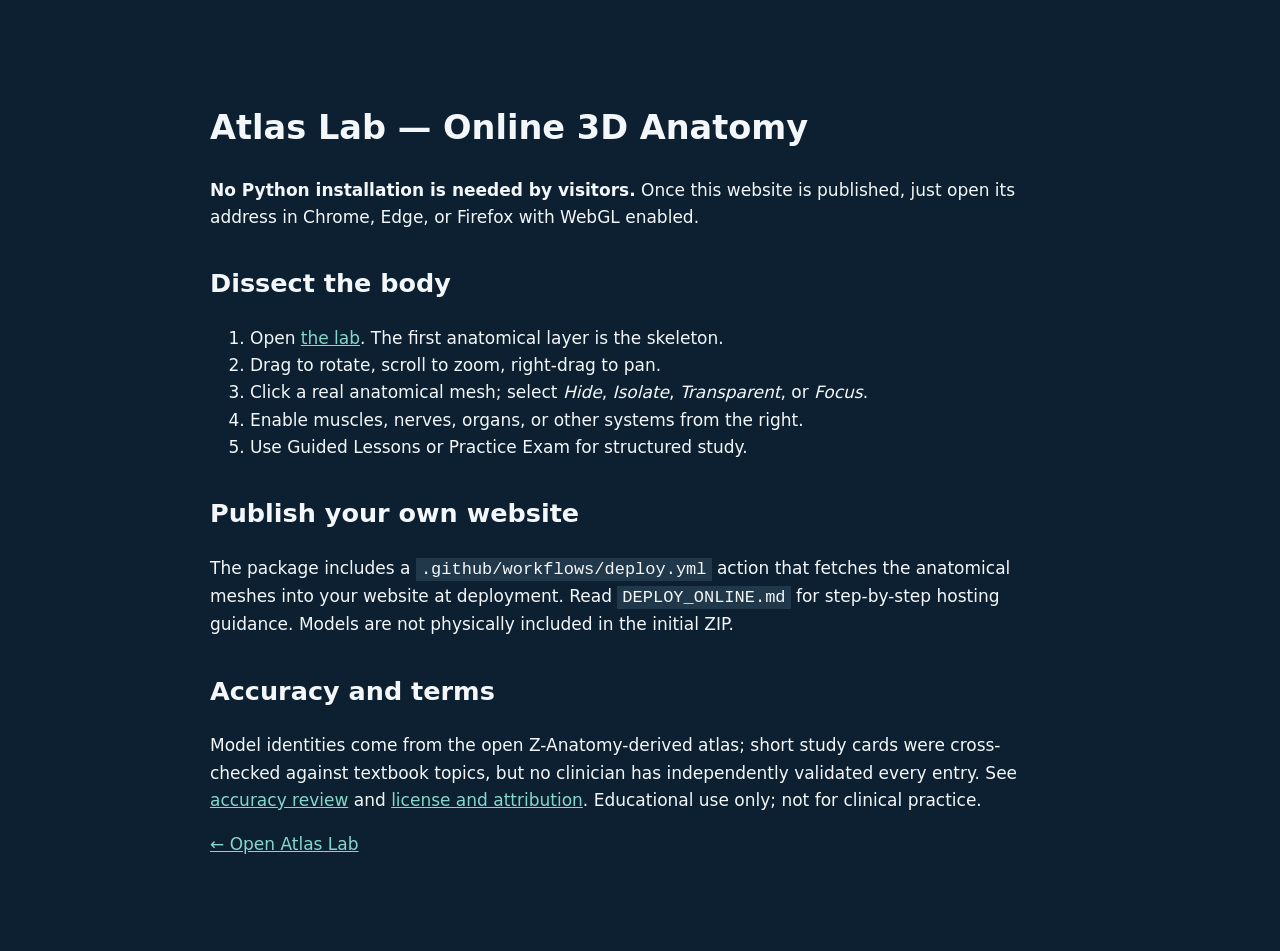
==== GET_STARTED.html @ 8872a81a "Add Atlas Lab website source: GET_STARTED.html" ====
<!doctype html><html lang="en"><meta charset="utf-8"><meta name="viewport" content="width=device-width,initial-scale=1"><title>Atlas Lab — Start here</title><style>body{font:17px/1.6 system-ui,sans-serif;background:#0d2031;color:#f3f7f9;max-width:860px;margin:6vh auto;padding:24px}a{color:#84d7cb}code{background:#21374a;padding:2px 5px}h1{font-size:2.1rem}h2{margin-top:2rem}</style><h1>Atlas Lab — Online 3D Anatomy</h1><p><strong>No Python installation is needed by visitors.</strong> Once this website is published, just open its address in Chrome, Edge, or Firefox with WebGL enabled.</p><h2>Dissect the body</h2><ol><li>Open <a href="index.html">the lab</a>. The first anatomical layer is the skeleton.</li><li>Drag to rotate, scroll to zoom, right-drag to pan.</li><li>Click a real anatomical mesh; select <em>Hide</em>, <em>Isolate</em>, <em>Transparent</em>, or <em>Focus</em>.</li><li>Enable muscles, nerves, organs, or other systems from the right.</li><li>Use Guided Lessons or Practice Exam for structured study.</li></ol><h2>Publish your own website</h2><p>The package includes a <code>.github/workflows/deploy.yml</code> action that fetches the anatomical meshes into your website at deployment. Read <code>DEPLOY_ONLINE.md</code> for step-by-step hosting guidance. Models are not physically included in the initial ZIP.</p><h2>Accuracy and terms</h2><p>Model identities come from the open Z-Anatomy-derived atlas; short study cards were cross-checked against textbook topics, but no clinician has independently validated every entry. See <a href="ACCURACY_REVIEW.md">accuracy review</a> and <a href="MODEL_LICENSE_AND_ATTRIBUTION.md">license and attribution</a>. Educational use only; not for clinical practice.</p><p><a href="index.html">← Open Atlas Lab</a></p></html>
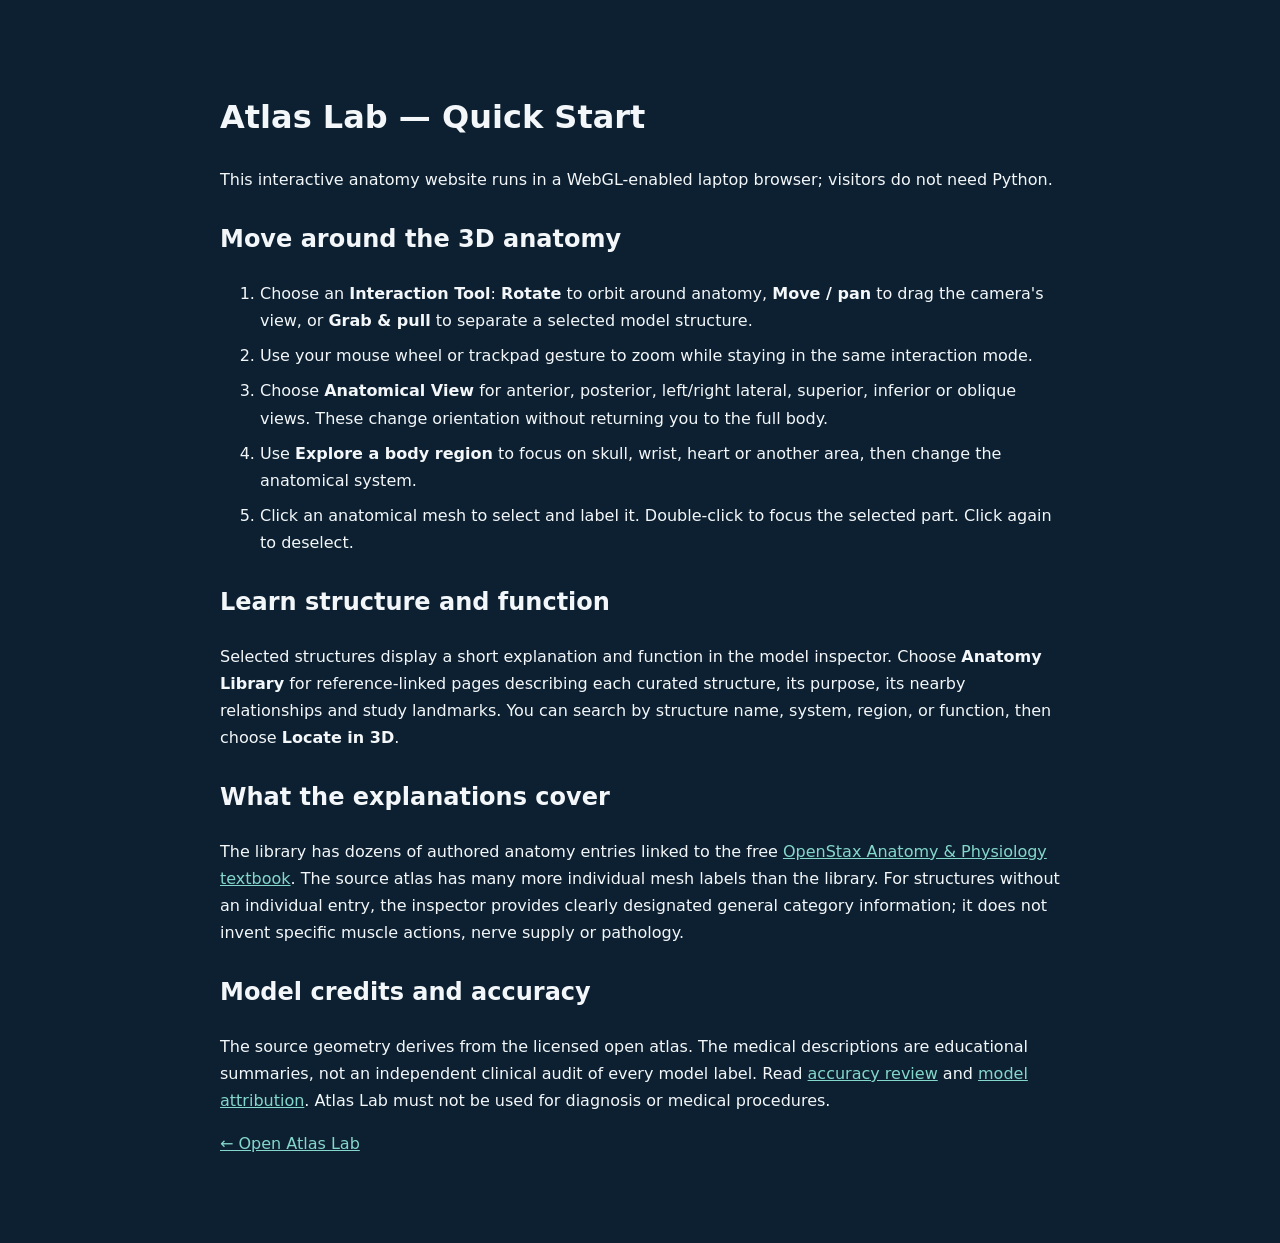
==== commit dcd47dce: "Update quick-start guide for simplified movement, anatomical view presets, and expanded reference li" ====
--- a/GET_STARTED.html
+++ b/GET_STARTED.html
@@ -1 +1,14 @@
-<!doctype html><html lang="en"><meta charset="utf-8"><meta name="viewport" content="width=device-width,initial-scale=1"><title>Atlas Lab — Start here</title><style>body{font:17px/1.6 system-ui,sans-serif;background:#0d2031;color:#f3f7f9;max-width:860px;margin:6vh auto;padding:24px}a{color:#84d7cb}code{background:#21374a;padding:2px 5px}h1{font-size:2.1rem}h2{margin-top:2rem}</style><h1>Atlas Lab — Online 3D Anatomy</h1><p><strong>No Python installation is needed by visitors.</strong> Once this website is published, just open its address in Chrome, Edge, or Firefox with WebGL enabled.</p><h2>Dissect the body</h2><ol><li>Open <a href="index.html">the lab</a>. The first anatomical layer is the skeleton.</li><li>Drag to rotate, scroll to zoom, right-drag to pan.</li><li>Click a real anatomical mesh; select <em>Hide</em>, <em>Isolate</em>, <em>Transparent</em>, or <em>Focus</em>.</li><li>Enable muscles, nerves, organs, or other systems from the right.</li><li>Use Guided Lessons or Practice Exam for structured study.</li></ol><h2>Publish your own website</h2><p>The package includes a <code>.github/workflows/deploy.yml</code> action that fetches the anatomical meshes into your website at deployment. Read <code>DEPLOY_ONLINE.md</code> for step-by-step hosting guidance. Models are not physically included in the initial ZIP.</p><h2>Accuracy and terms</h2><p>Model identities come from the open Z-Anatomy-derived atlas; short study cards were cross-checked against textbook topics, but no clinician has independently validated every entry. See <a href="ACCURACY_REVIEW.md">accuracy review</a> and <a href="MODEL_LICENSE_AND_ATTRIBUTION.md">license and attribution</a>. Educational use only; not for clinical practice.</p><p><a href="index.html">← Open Atlas Lab</a></p></html>+<!doctype html><html lang="en"><meta charset="utf-8"><meta name="viewport" content="width=device-width,initial-scale=1">
+<title>Atlas Lab — Quick Start</title>
+<style>body{font:16px/1.7 system-ui,sans-serif;background:#0d2031;color:#f3f7f9;max-width:840px;margin:5vh auto;padding:24px}a{color:#84d7cb}code{background:#21374a;padding:2px 5px}h1{font-size:2rem}h2{margin-top:1.6rem}li{margin-bottom:8px}</style>
+<h1>Atlas Lab — Quick Start</h1>
+<p>This interactive anatomy website runs in a WebGL-enabled laptop browser; visitors do not need Python.</p>
+<h2>Move around the 3D anatomy</h2>
+<ol><li>Choose an <b>Interaction Tool</b>: <b>Rotate</b> to orbit around anatomy, <b>Move / pan</b> to drag the camera's view, or <b>Grab & pull</b> to separate a selected model structure.</li><li>Use your mouse wheel or trackpad gesture to zoom while staying in the same interaction mode.</li><li>Choose <b>Anatomical View</b> for anterior, posterior, left/right lateral, superior, inferior or oblique views. These change orientation without returning you to the full body.</li><li>Use <b>Explore a body region</b> to focus on skull, wrist, heart or another area, then change the anatomical system.</li><li>Click an anatomical mesh to select and label it. Double-click to focus the selected part. Click again to deselect.</li></ol>
+<h2>Learn structure and function</h2>
+<p>Selected structures display a short explanation and function in the model inspector. Choose <b>Anatomy Library</b> for reference-linked pages describing each curated structure, its purpose, its nearby relationships and study landmarks. You can search by structure name, system, region, or function, then choose <b>Locate in 3D</b>.</p>
+<h2>What the explanations cover</h2>
+<p>The library has dozens of authored anatomy entries linked to the free <a href="https://openstax.org/details/books/anatomy-and-physiology-2e">OpenStax Anatomy & Physiology textbook</a>. The source atlas has many more individual mesh labels than the library. For structures without an individual entry, the inspector provides clearly designated general category information; it does not invent specific muscle actions, nerve supply or pathology.</p>
+<h2>Model credits and accuracy</h2>
+<p>The source geometry derives from the licensed open atlas. The medical descriptions are educational summaries, not an independent clinical audit of every model label. Read <a href="ACCURACY_REVIEW.md">accuracy review</a> and <a href="MODEL_LICENSE_AND_ATTRIBUTION.md">model attribution</a>. Atlas Lab must not be used for diagnosis or medical procedures.</p>
+<p><a href="index.html">← Open Atlas Lab</a></p></html>
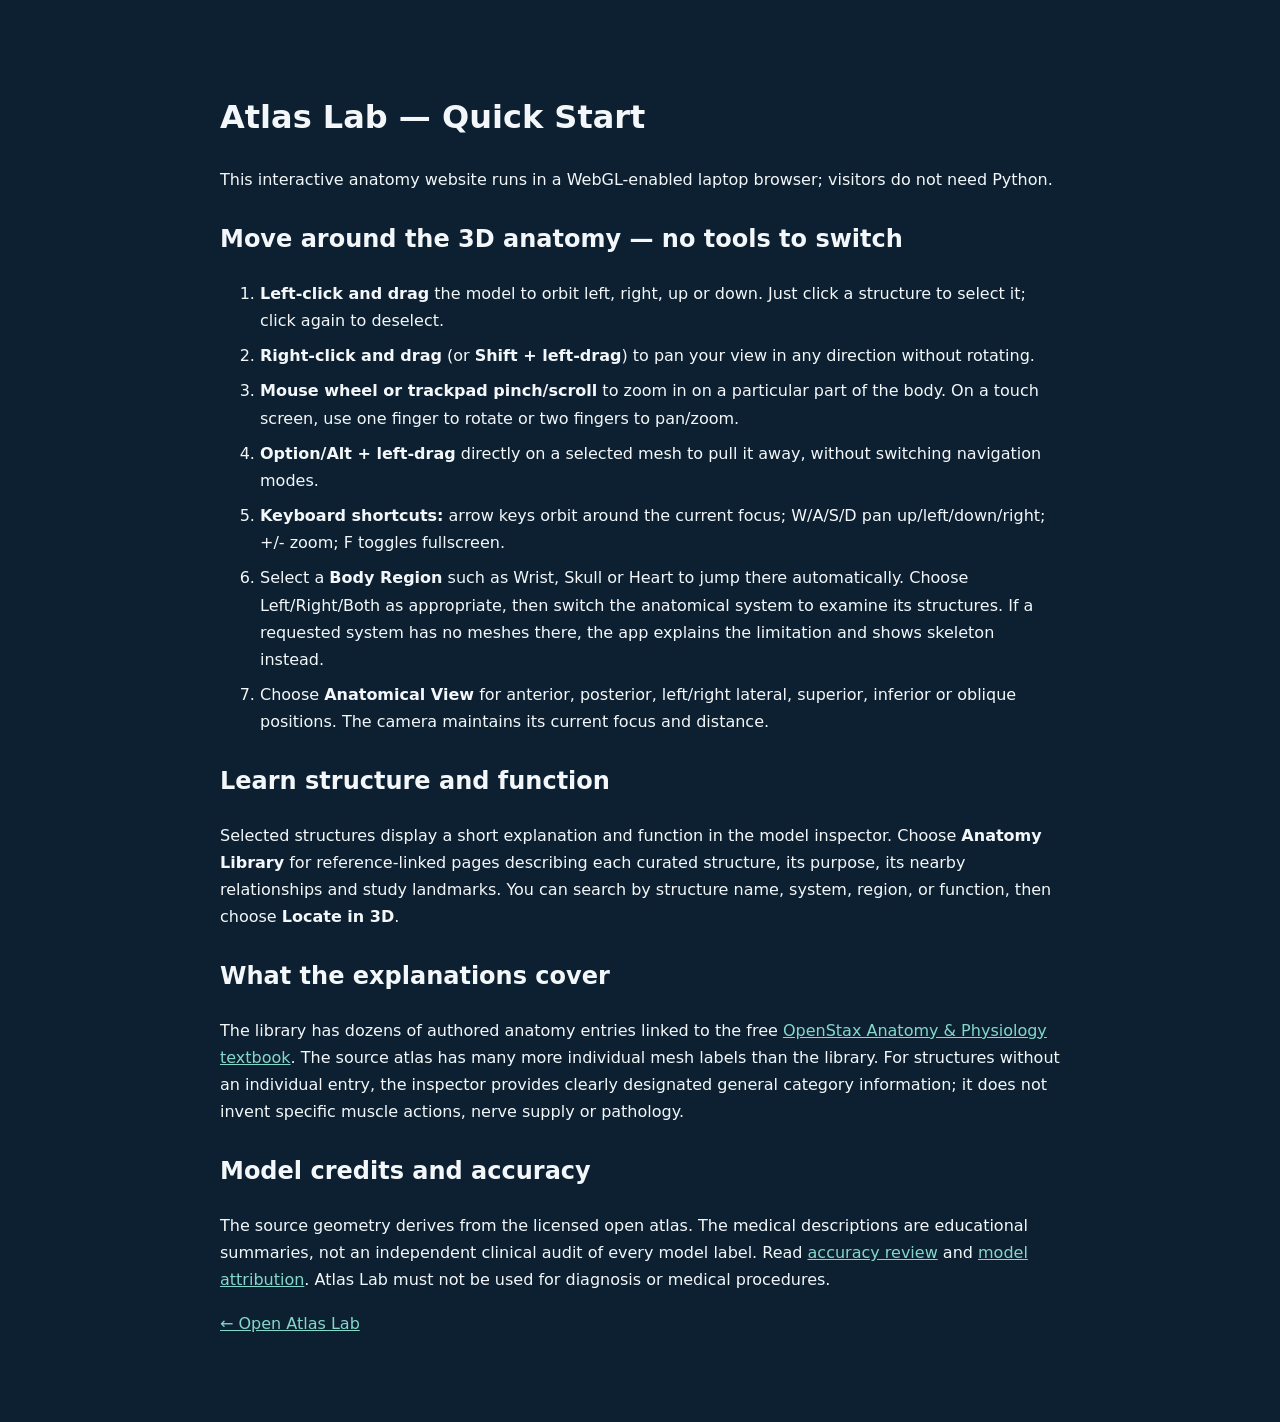
==== commit f088b1c1: "Document unified mouse/trackpad gestures, keyboard shortcuts and regional anatomy jump navigation" ====
--- a/GET_STARTED.html
+++ b/GET_STARTED.html
@@ -3,8 +3,16 @@
 <style>body{font:16px/1.7 system-ui,sans-serif;background:#0d2031;color:#f3f7f9;max-width:840px;margin:5vh auto;padding:24px}a{color:#84d7cb}code{background:#21374a;padding:2px 5px}h1{font-size:2rem}h2{margin-top:1.6rem}li{margin-bottom:8px}</style>
 <h1>Atlas Lab — Quick Start</h1>
 <p>This interactive anatomy website runs in a WebGL-enabled laptop browser; visitors do not need Python.</p>
-<h2>Move around the 3D anatomy</h2>
-<ol><li>Choose an <b>Interaction Tool</b>: <b>Rotate</b> to orbit around anatomy, <b>Move / pan</b> to drag the camera's view, or <b>Grab & pull</b> to separate a selected model structure.</li><li>Use your mouse wheel or trackpad gesture to zoom while staying in the same interaction mode.</li><li>Choose <b>Anatomical View</b> for anterior, posterior, left/right lateral, superior, inferior or oblique views. These change orientation without returning you to the full body.</li><li>Use <b>Explore a body region</b> to focus on skull, wrist, heart or another area, then change the anatomical system.</li><li>Click an anatomical mesh to select and label it. Double-click to focus the selected part. Click again to deselect.</li></ol>
+<h2>Move around the 3D anatomy — no tools to switch</h2>
+<ol>
+<li><b>Left-click and drag</b> the model to orbit left, right, up or down. Just click a structure to select it; click again to deselect.</li>
+<li><b>Right-click and drag</b> (or <b>Shift + left-drag</b>) to pan your view in any direction without rotating.</li>
+<li><b>Mouse wheel or trackpad pinch/scroll</b> to zoom in on a particular part of the body. On a touch screen, use one finger to rotate or two fingers to pan/zoom.</li>
+<li><b>Option/Alt + left-drag</b> directly on a selected mesh to pull it away, without switching navigation modes.</li>
+<li><b>Keyboard shortcuts:</b> arrow keys orbit around the current focus; W/A/S/D pan up/left/down/right; +/- zoom; F toggles fullscreen.</li>
+<li>Select a <b>Body Region</b> such as Wrist, Skull or Heart to jump there automatically. Choose Left/Right/Both as appropriate, then switch the anatomical system to examine its structures. If a requested system has no meshes there, the app explains the limitation and shows skeleton instead.</li>
+<li>Choose <b>Anatomical View</b> for anterior, posterior, left/right lateral, superior, inferior or oblique positions. The camera maintains its current focus and distance.</li>
+</ol>
 <h2>Learn structure and function</h2>
 <p>Selected structures display a short explanation and function in the model inspector. Choose <b>Anatomy Library</b> for reference-linked pages describing each curated structure, its purpose, its nearby relationships and study landmarks. You can search by structure name, system, region, or function, then choose <b>Locate in 3D</b>.</p>
 <h2>What the explanations cover</h2>
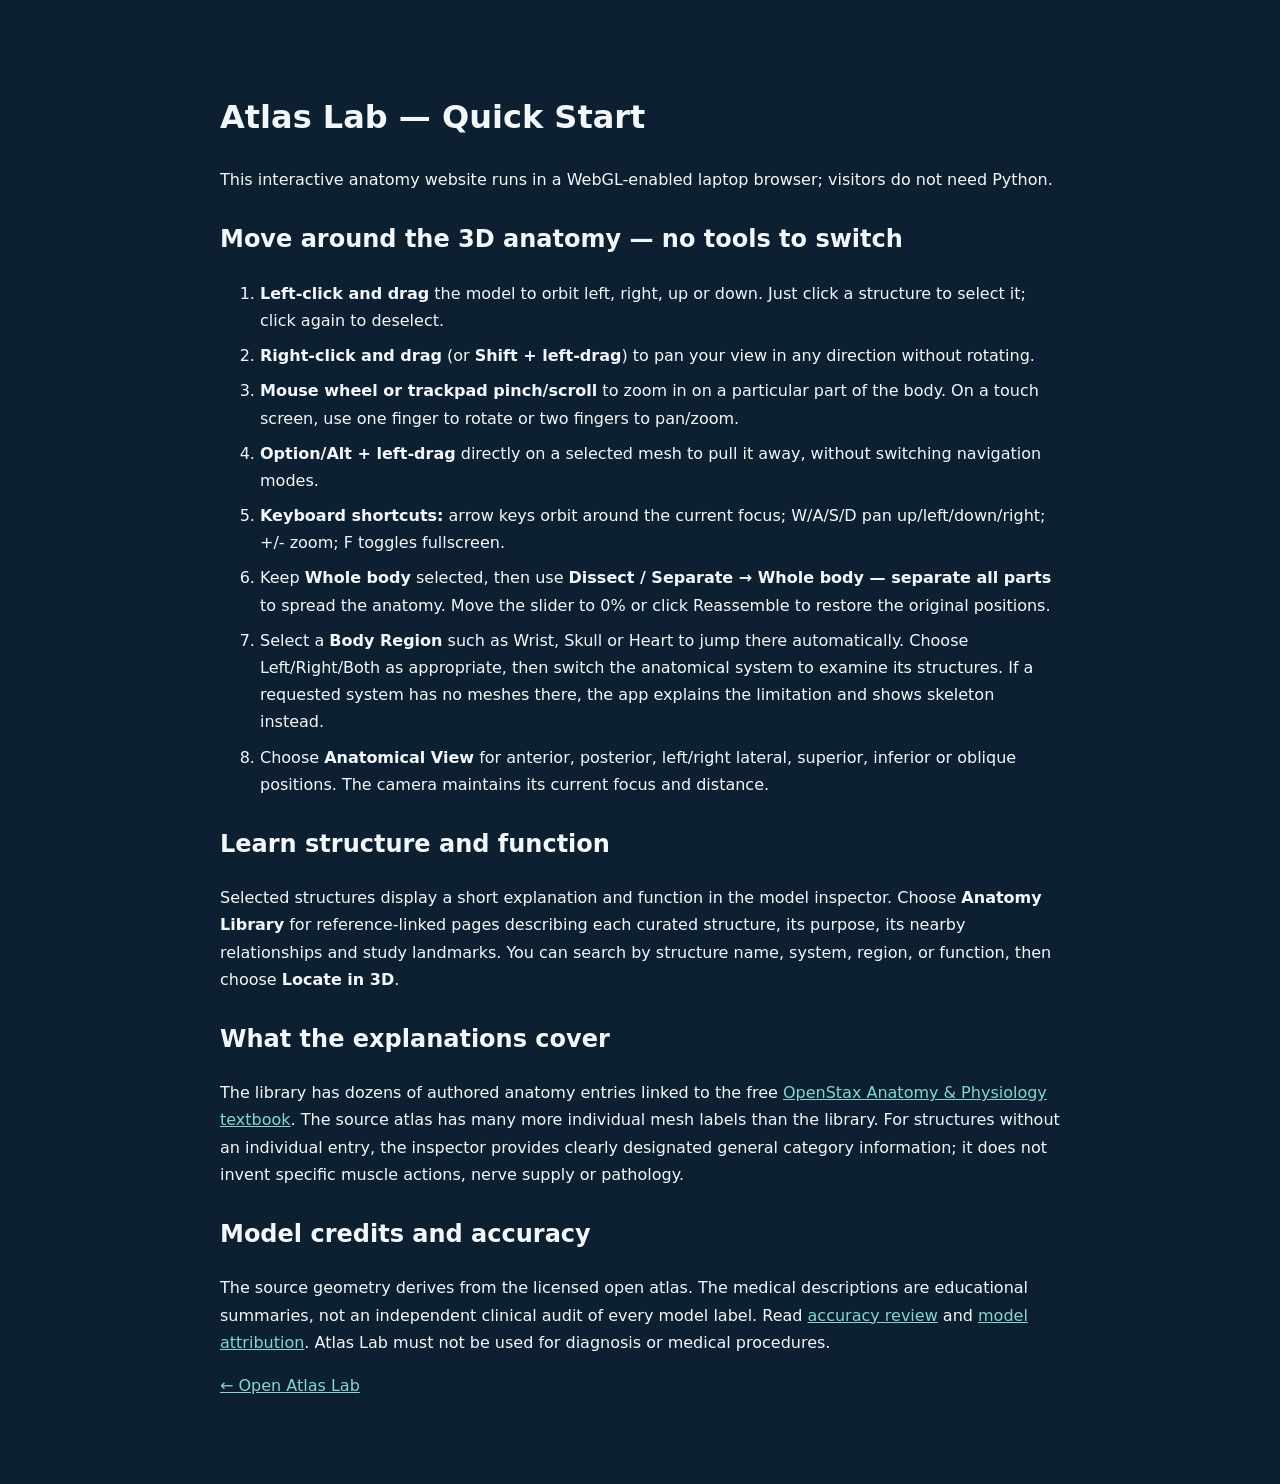
==== commit 90996634: "Document whole-body separation and force fresh anatomy scripts on each website deployment" ====
--- a/GET_STARTED.html
+++ b/GET_STARTED.html
@@ -10,6 +10,7 @@
 <li><b>Mouse wheel or trackpad pinch/scroll</b> to zoom in on a particular part of the body. On a touch screen, use one finger to rotate or two fingers to pan/zoom.</li>
 <li><b>Option/Alt + left-drag</b> directly on a selected mesh to pull it away, without switching navigation modes.</li>
 <li><b>Keyboard shortcuts:</b> arrow keys orbit around the current focus; W/A/S/D pan up/left/down/right; +/- zoom; F toggles fullscreen.</li>
+<li>Keep <b>Whole body</b> selected, then use <b>Dissect / Separate → Whole body — separate all parts</b> to spread the anatomy. Move the slider to 0% or click Reassemble to restore the original positions.</li>
 <li>Select a <b>Body Region</b> such as Wrist, Skull or Heart to jump there automatically. Choose Left/Right/Both as appropriate, then switch the anatomical system to examine its structures. If a requested system has no meshes there, the app explains the limitation and shows skeleton instead.</li>
 <li>Choose <b>Anatomical View</b> for anterior, posterior, left/right lateral, superior, inferior or oblique positions. The camera maintains its current focus and distance.</li>
 </ol>
